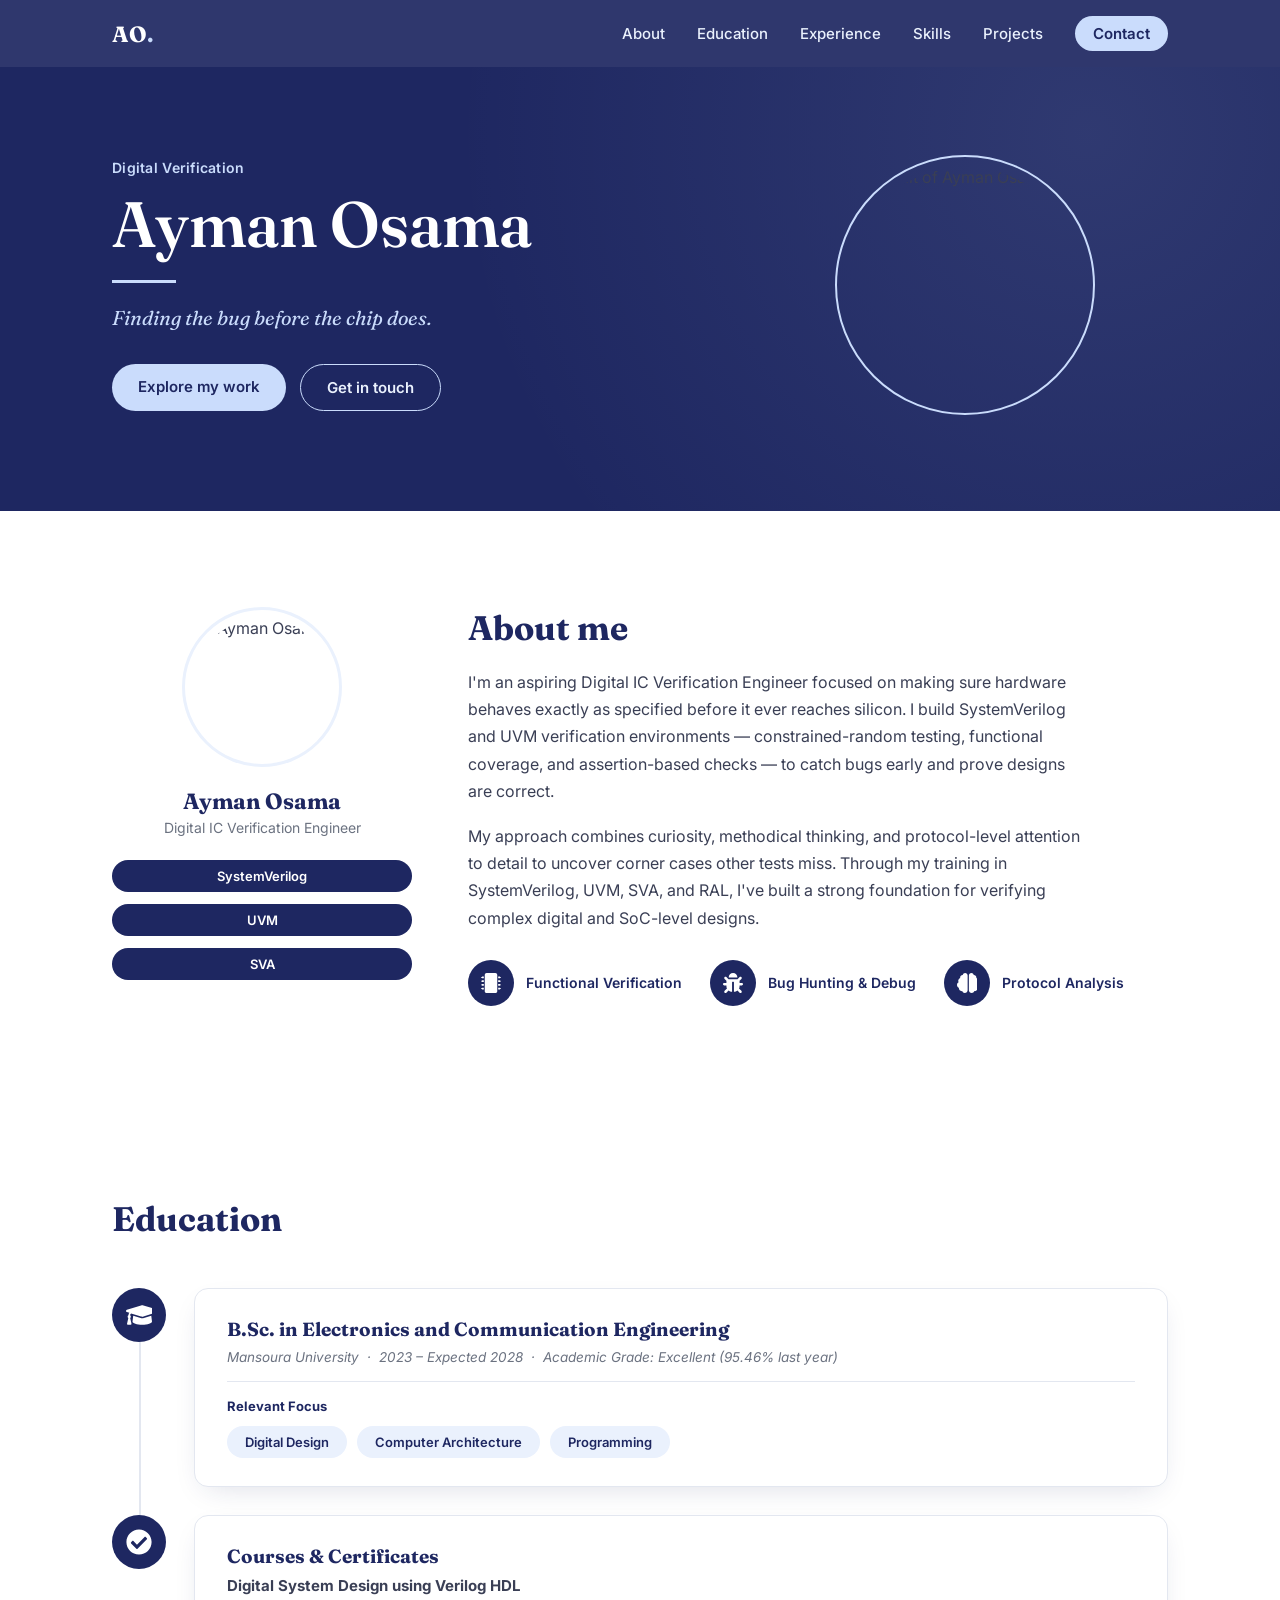
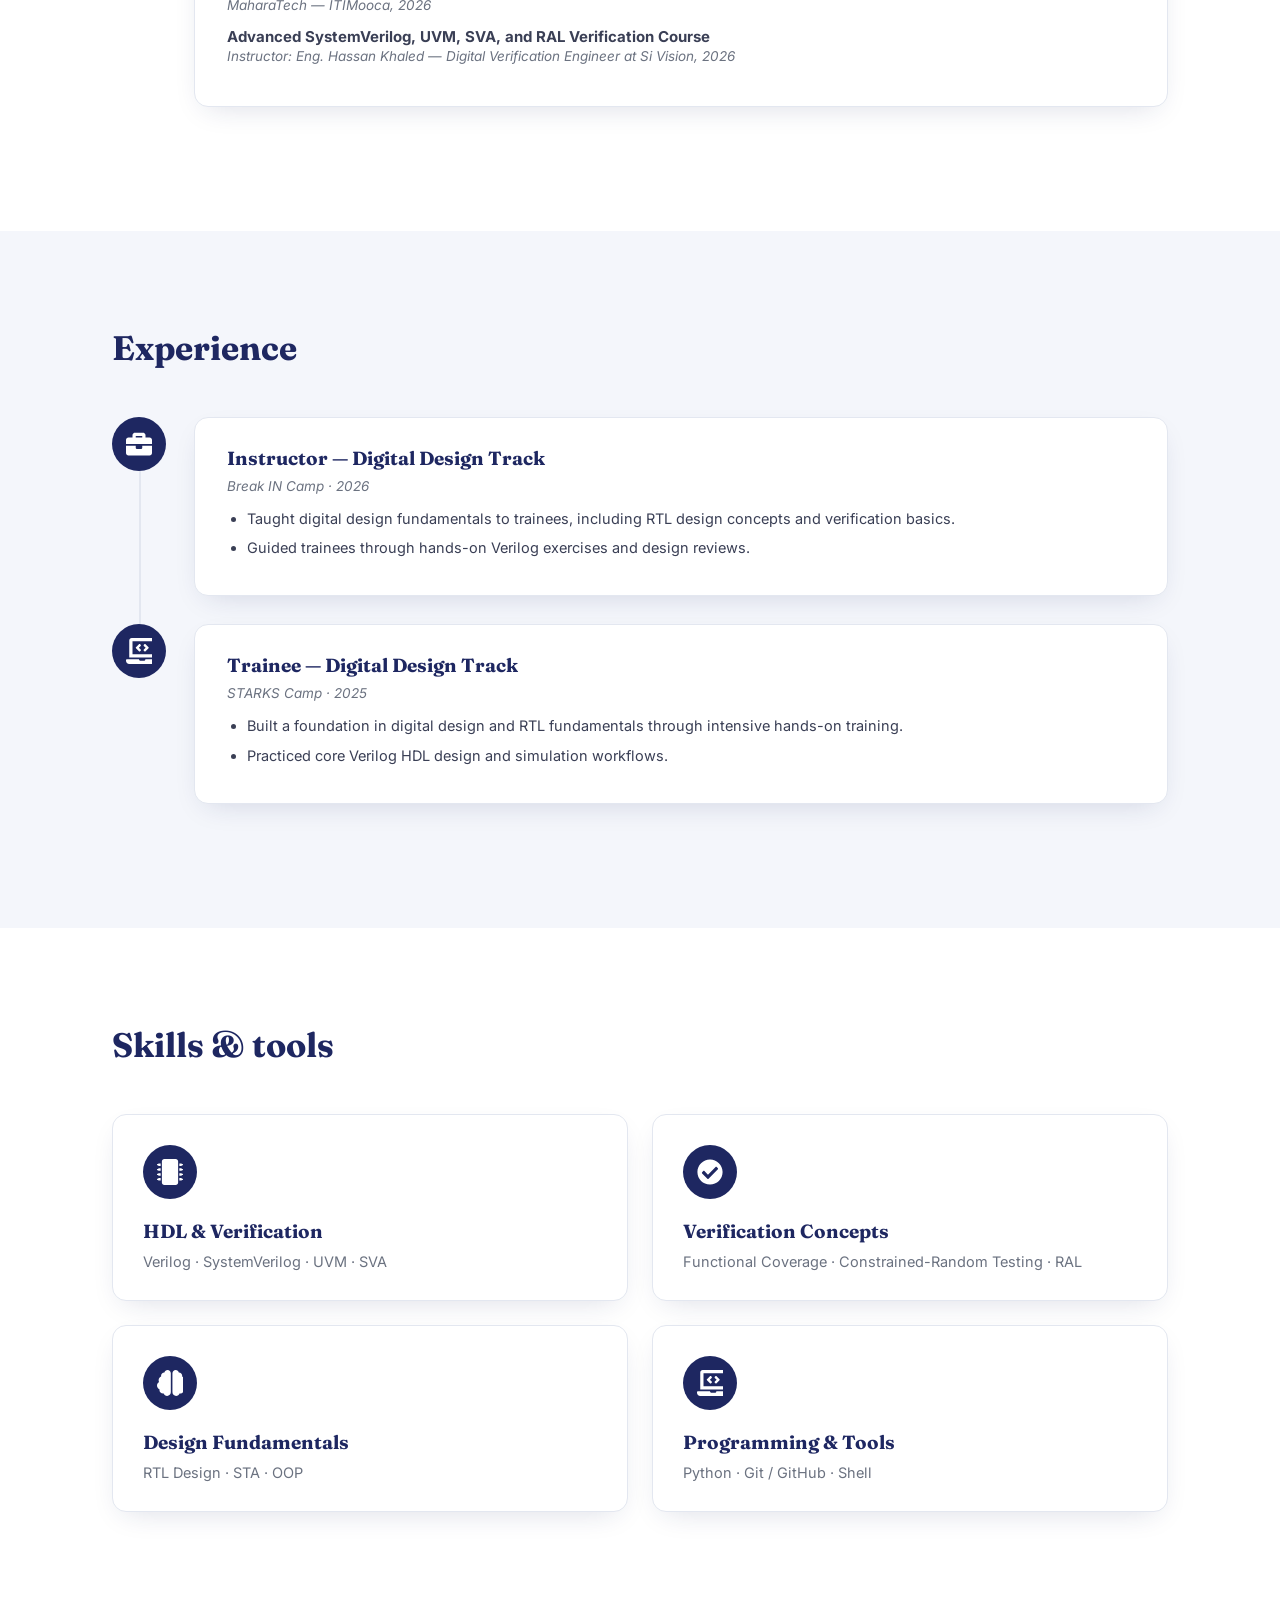
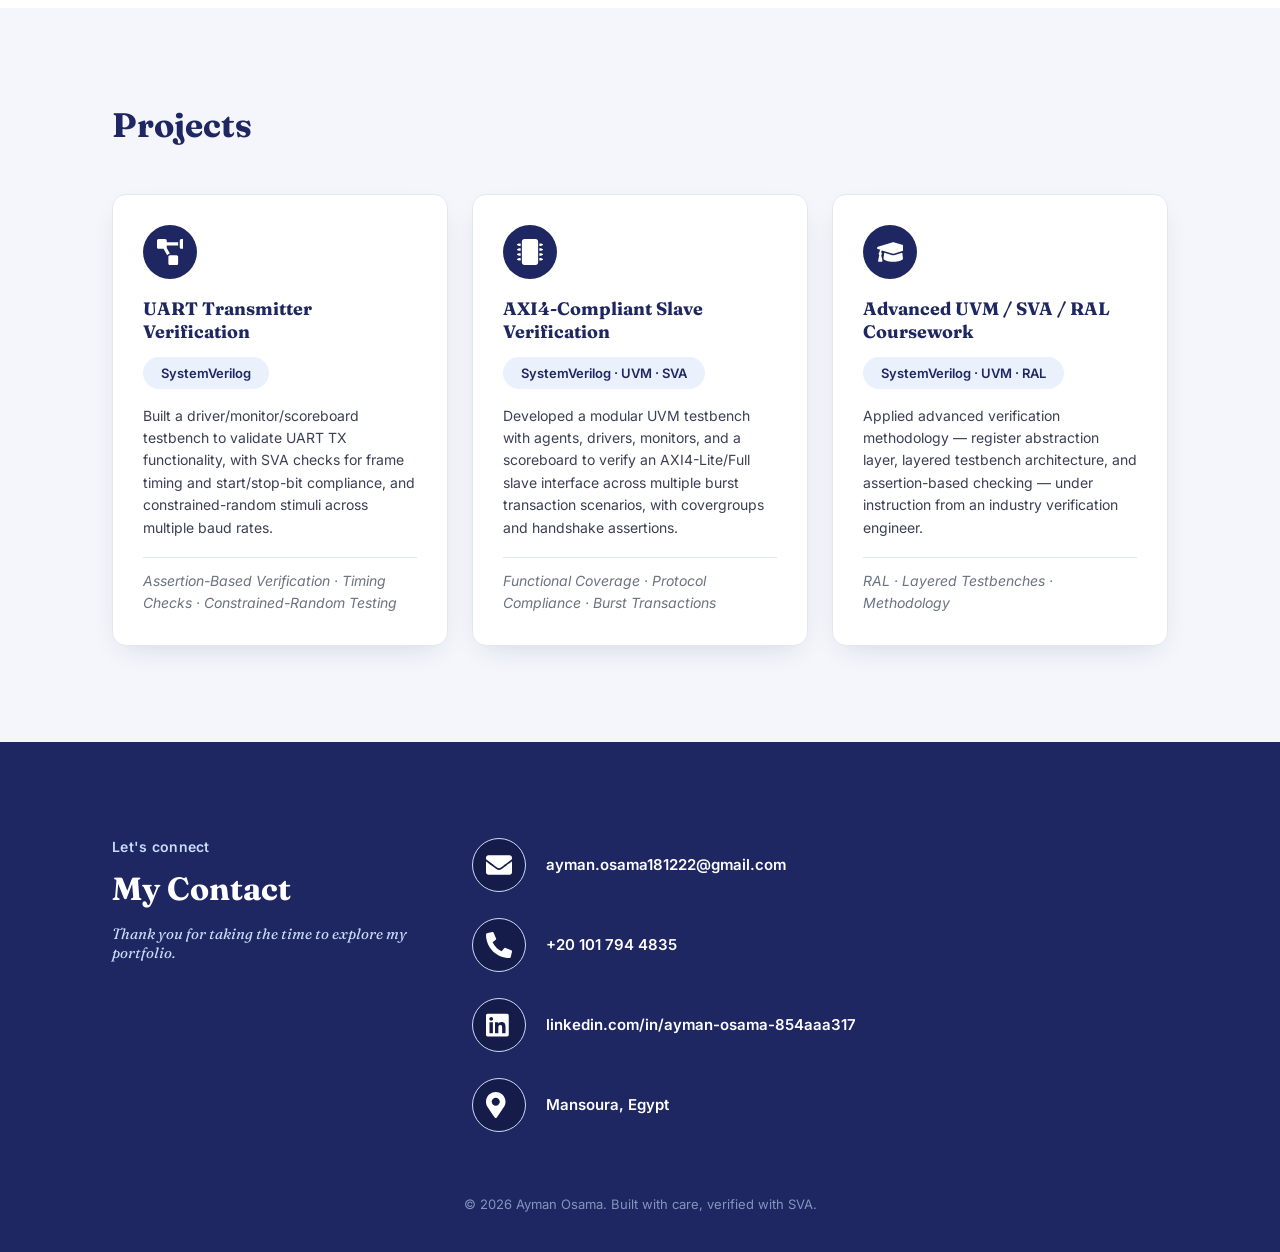
==== index.html @ a614139f "Add files via upload" ====
<!DOCTYPE html>
<html lang="en">
<head>
<meta charset="UTF-8">
<meta name="viewport" content="width=device-width, initial-scale=1.0">
<title>Ayman Osama — Digital IC Verification Engineer</title>
<meta name="description" content="Portfolio of Ayman Osama, a Digital IC Verification Engineer specializing in SystemVerilog, UVM, and SVA-based verification.">
<link rel="preconnect" href="https://fonts.googleapis.com">
<link rel="preconnect" href="https://fonts.gstatic.com" crossorigin>
<link href="https://fonts.googleapis.com/css2?family=Fraunces:opsz,wght@9..144,400;9..144,600;9..144,700&family=Inter:wght@400;500;600;700&display=swap" rel="stylesheet">
<link rel="stylesheet" href="styles.css">
</head>
<body>

<header class="topnav" id="topnav">
  <div class="nav-inner">
    <a href="#home" class="brand">AO<span class="brand-dot">.</span></a>
    <nav class="nav-links">
      <a href="#about">About</a>
      <a href="#education">Education</a>
      <a href="#experience">Experience</a>
      <a href="#skills">Skills</a>
      <a href="#projects">Projects</a>
      <a href="#contact" class="nav-cta">Contact</a>
    </nav>
    <button class="nav-toggle" id="navToggle" aria-label="Toggle menu" aria-expanded="false">
      <span></span><span></span><span></span>
    </button>
  </div>
  <nav class="nav-links-mobile" id="mobileMenu">
    <a href="#about">About</a>
    <a href="#education">Education</a>
    <a href="#experience">Experience</a>
    <a href="#skills">Skills</a>
    <a href="#projects">Projects</a>
    <a href="#contact">Contact</a>
  </nav>
</header>

<main>

  <!-- HERO -->
  <section class="hero" id="home">
    <div class="hero-inner">
      <div class="hero-copy">
        <p class="eyebrow">Digital Verification</p>
        <h1>Ayman Osama</h1>
        <p class="hero-line"></p>
        <p class="tagline">Finding the bug before the chip does.</p>
        <div class="hero-actions">
          <a href="#projects" class="btn btn-primary">Explore my work</a>
          <a href="#contact" class="btn btn-ghost">Get in touch</a>
        </div>
      </div>
      <div class="hero-photo">
        <div class="photo-ring">
          <img src="assets/photo.jpg" alt="Portrait of Ayman Osama">
        </div>
      </div>
    </div>
    <div class="hero-fade"></div>
  </section>

  <!-- ABOUT -->
  <section class="about" id="about">
    <div class="section-grid about-grid">
      <div class="about-side">
        <div class="about-photo">
          <img src="assets/photo.jpg" alt="Ayman Osama">
        </div>
        <h3 class="about-name">Ayman Osama</h3>
        <p class="about-role">Digital IC Verification Engineer</p>
        <div class="pill-stack">
          <span class="pill pill-solid">SystemVerilog</span>
          <span class="pill pill-solid">UVM</span>
          <span class="pill pill-solid">SVA</span>
        </div>
      </div>
      <div class="about-main">
        <h2>About me</h2>
        <p>I'm an aspiring Digital IC Verification Engineer focused on making sure hardware behaves exactly as specified before it ever reaches silicon. I build SystemVerilog and UVM verification environments — constrained-random testing, functional coverage, and assertion-based checks — to catch bugs early and prove designs are correct.</p>
        <p>My approach combines curiosity, methodical thinking, and protocol-level attention to detail to uncover corner cases other tests miss. Through my training in SystemVerilog, UVM, SVA, and RAL, I've built a strong foundation for verifying complex digital and SoC-level designs.</p>
        <div class="feature-row">
          <div class="feature">
            <span class="icon-circle"><svg viewBox="0 0 512 512" aria-hidden="true"><path d="M416 48v416c0 26.51-21.49 48-48 48H144c-26.51 0-48-21.49-48-48V48c0-26.51 21.49-48 48-48h224c26.51 0 48 21.49 48 48zm96 58v12a6 6 0 0 1-6 6h-18v6a6 6 0 0 1-6 6h-42V88h42a6 6 0 0 1 6 6v6h18a6 6 0 0 1 6 6zm0 96v12a6 6 0 0 1-6 6h-18v6a6 6 0 0 1-6 6h-42v-48h42a6 6 0 0 1 6 6v6h18a6 6 0 0 1 6 6zm0 96v12a6 6 0 0 1-6 6h-18v6a6 6 0 0 1-6 6h-42v-48h42a6 6 0 0 1 6 6v6h18a6 6 0 0 1 6 6zm0 96v12a6 6 0 0 1-6 6h-18v6a6 6 0 0 1-6 6h-42v-48h42a6 6 0 0 1 6 6v6h18a6 6 0 0 1 6 6zM30 376h42v48H30a6 6 0 0 1-6-6v-6H6a6 6 0 0 1-6-6v-12a6 6 0 0 1 6-6h18v-6a6 6 0 0 1 6-6zm0-96h42v48H30a6 6 0 0 1-6-6v-6H6a6 6 0 0 1-6-6v-12a6 6 0 0 1 6-6h18v-6a6 6 0 0 1 6-6zm0-96h42v48H30a6 6 0 0 1-6-6v-6H6a6 6 0 0 1-6-6v-12a6 6 0 0 1 6-6h18v-6a6 6 0 0 1 6-6zm0-96h42v48H30a6 6 0 0 1-6-6v-6H6a6 6 0 0 1-6-6v-12a6 6 0 0 1 6-6h18v-6a6 6 0 0 1 6-6z"></path></svg></span>
            <span>Functional Verification</span>
          </div>
          <div class="feature">
            <span class="icon-circle"><svg viewBox="0 0 512 512" aria-hidden="true"><path d="M511.988 288.9c-.478 17.43-15.217 31.1-32.653 31.1H424v16c0 21.864-4.882 42.584-13.6 61.145l60.228 60.228c12.496 12.497 12.496 32.758 0 45.255-12.498 12.497-32.759 12.496-45.256 0l-54.736-54.736C345.886 467.965 314.351 480 280 480V236c0-6.627-5.373-12-12-12h-24c-6.627 0-12 5.373-12 12v244c-34.351 0-65.886-12.035-90.636-32.108l-54.736 54.736c-12.498 12.497-32.759 12.496-45.256 0-12.496-12.497-12.496-32.758 0-45.255l60.228-60.228C92.882 378.584 88 357.864 88 336v-16H32.666C15.23 320 .491 306.33.013 288.9-.484 270.816 14.028 256 32 256h56v-58.745l-46.628-46.628c-12.496-12.497-12.496-32.758 0-45.255 12.498-12.497 32.758-12.497 45.256 0L141.255 160h229.489l54.627-54.627c12.498-12.497 32.758-12.497 45.256 0 12.496 12.497 12.496 32.758 0 45.255L424 197.255V256h56c17.972 0 32.484 14.816 31.988 32.9zM257 0c-61.856 0-112 50.144-112 112h224C369 50.144 318.856 0 257 0z"></path></svg></span>
            <span>Bug Hunting &amp; Debug</span>
          </div>
          <div class="feature">
            <span class="icon-circle"><svg viewBox="0 0 512 512" aria-hidden="true"><path d="M208 0c-29.9 0-54.7 20.5-61.8 48.2-.8 0-1.4-.2-2.2-.2-35.3 0-64 28.7-64 64 0 4.8.6 9.5 1.7 14C52.5 138 32 166.6 32 200c0 12.6 3.2 24.3 8.3 34.9C16.3 248.7 0 274.3 0 304c0 33.3 20.4 61.9 49.4 73.9-.9 4.6-1.4 9.3-1.4 14.1 0 39.8 32.2 72 72 72 4.1 0 8.1-.5 12-1.2 9.6 28.5 36.2 49.2 68 49.2 39.8 0 72-32.2 72-72V64c0-35.3-28.7-64-64-64zm368 304c0-29.7-16.3-55.3-40.3-69.1 5.2-10.6 8.3-22.3 8.3-34.9 0-33.4-20.5-62-49.7-74 1-4.5 1.7-9.2 1.7-14 0-35.3-28.7-64-64-64-.8 0-1.5.2-2.2.2C422.7 20.5 397.9 0 368 0c-35.3 0-64 28.6-64 64v376c0 39.8 32.2 72 72 72 31.8 0 58.4-20.7 68-49.2 3.9.7 7.9 1.2 12 1.2 39.8 0 72-32.2 72-72 0-4.8-.5-9.5-1.4-14.1 29-12 49.4-40.6 49.4-73.9z"></path></svg></span>
            <span>Protocol Analysis</span>
          </div>
        </div>
      </div>
    </div>
  </section>

  <!-- EDUCATION -->
  <section class="section-block" id="education">
    <div class="section-grid">
      <h2 class="section-title">Education</h2>
      <div class="timeline">
        <div class="timeline-item">
          <span class="icon-circle timeline-icon"><svg viewBox="0 0 512 512" aria-hidden="true"><path d="M622.34 153.2L343.4 67.5c-15.2-4.67-31.6-4.67-46.79 0L17.66 153.2c-23.54 7.23-23.54 38.36 0 45.59l48.63 14.94c-10.67 13.19-17.23 29.28-17.88 46.9C38.78 266.15 32 276.11 32 288c0 10.78 5.68 19.85 13.86 25.65L20.33 428.53C18.11 438.52 25.71 448 35.94 448h56.11c10.24 0 17.84-9.48 15.62-19.47L82.14 313.65C90.32 307.85 96 298.78 96 288c0-11.57-6.47-21.25-15.66-26.87.76-15.02 8.44-28.3 20.69-36.72L296.6 284.5c9.06 2.78 26.44 6.25 46.79 0l278.95-85.7c23.55-7.24 23.55-38.36 0-45.6zM352.79 315.09c-28.53 8.76-52.84 3.92-65.59 0l-145.02-44.55L128 384c0 35.35 85.96 64 192 64s192-28.65 192-64l-14.18-113.47-145.03 44.56z"></path></svg></span>
          <div class="timeline-card">
            <h3>B.Sc. in Electronics and Communication Engineering</h3>
            <p class="meta">Mansoura University &nbsp;·&nbsp; 2023 – Expected 2028 &nbsp;·&nbsp; Academic Grade: Excellent (95.46% last year)</p>
            <hr>
            <p class="label">Relevant Focus</p>
            <div class="pill-row">
              <span class="pill">Digital Design</span>
              <span class="pill">Computer Architecture</span>
              <span class="pill">Programming</span>
            </div>
          </div>
        </div>
        <div class="timeline-item">
          <span class="icon-circle timeline-icon"><svg viewBox="0 0 512 512" aria-hidden="true"><path d="M504 256c0 136.967-111.033 248-248 248S8 392.967 8 256 119.033 8 256 8s248 111.033 248 248zM227.314 387.314l184-184c6.248-6.248 6.248-16.379 0-22.627l-22.627-22.627c-6.248-6.249-16.379-6.249-22.628 0L216 308.118l-70.059-70.059c-6.248-6.248-16.379-6.248-22.628 0l-22.627 22.627c-6.248 6.248-6.248 16.379 0 22.627l104 104c6.249 6.249 16.379 6.249 22.628.001z"></path></svg></span>
          <div class="timeline-card">
            <h3>Courses &amp; Certificates</h3>
            <div class="course">
              <p class="course-title">Digital System Design using Verilog HDL</p>
              <p class="meta">MaharaTech — ITIMooca, 2026</p>
            </div>
            <div class="course">
              <p class="course-title">Advanced SystemVerilog, UVM, SVA, and RAL Verification Course</p>
              <p class="meta">Instructor: Eng. Hassan Khaled — Digital Verification Engineer at Si Vision, 2026</p>
            </div>
          </div>
        </div>
      </div>
    </div>
  </section>

  <!-- EXPERIENCE -->
  <section class="section-block alt" id="experience">
    <div class="section-grid">
      <h2 class="section-title">Experience</h2>
      <div class="timeline">
        <div class="timeline-item">
          <span class="icon-circle timeline-icon"><svg viewBox="0 0 512 512" aria-hidden="true"><path d="M320 336c0 8.84-7.16 16-16 16h-96c-8.84 0-16-7.16-16-16v-48H0v144c0 25.6 22.4 48 48 48h416c25.6 0 48-22.4 48-48V288H320v48zm144-208h-80V80c0-25.6-22.4-48-48-48H176c-25.6 0-48 22.4-48 48v48H48c-25.6 0-48 22.4-48 48v80h512v-80c0-25.6-22.4-48-48-48zm-144 0H192V96h128v32z"></path></svg></span>
          <div class="timeline-card">
            <h3>Instructor — Digital Design Track</h3>
            <p class="meta">Break IN Camp · 2026</p>
            <ul>
              <li>Taught digital design fundamentals to trainees, including RTL design concepts and verification basics.</li>
              <li>Guided trainees through hands-on Verilog exercises and design reviews.</li>
            </ul>
          </div>
        </div>
        <div class="timeline-item">
          <span class="icon-circle timeline-icon"><svg viewBox="0 0 512 512" aria-hidden="true"><path d="M255.03 261.65c6.25 6.25 16.38 6.25 22.63 0l11.31-11.31c6.25-6.25 6.25-16.38 0-22.63L253.25 192l35.71-35.72c6.25-6.25 6.25-16.38 0-22.63l-11.31-11.31c-6.25-6.25-16.38-6.25-22.63 0l-58.34 58.34c-6.25 6.25-6.25 16.38 0 22.63l58.35 58.34zm96.01-11.3l11.31 11.31c6.25 6.25 16.38 6.25 22.63 0l58.34-58.34c6.25-6.25 6.25-16.38 0-22.63l-58.34-58.34c-6.25-6.25-16.38-6.25-22.63 0l-11.31 11.31c-6.25 6.25-6.25 16.38 0 22.63L386.75 192l-35.71 35.72c-6.25 6.25-6.25 16.38 0 22.63zM624 416H381.54c-.74 19.81-14.71 32-32.74 32H288c-18.69 0-33.02-17.47-32.77-32H16c-8.8 0-16 7.2-16 16v16c0 35.2 28.8 64 64 64h512c35.2 0 64-28.8 64-64v-16c0-8.8-7.2-16-16-16zM576 48c0-26.4-21.6-48-48-48H112C85.6 0 64 21.6 64 48v336h512V48zm-64 272H128V64h384v256z"></path></svg></span>
          <div class="timeline-card">
            <h3>Trainee — Digital Design Track</h3>
            <p class="meta">STARKS Camp · 2025</p>
            <ul>
              <li>Built a foundation in digital design and RTL fundamentals through intensive hands-on training.</li>
              <li>Practiced core Verilog HDL design and simulation workflows.</li>
            </ul>
          </div>
        </div>
      </div>
    </div>
  </section>

  <!-- SKILLS -->
  <section class="section-block" id="skills">
    <div class="section-grid">
      <h2 class="section-title">Skills &amp; tools</h2>
      <div class="card-grid two-col">
        <div class="skill-card">
          <span class="icon-circle"><svg viewBox="0 0 512 512" aria-hidden="true"><path d="M416 48v416c0 26.51-21.49 48-48 48H144c-26.51 0-48-21.49-48-48V48c0-26.51 21.49-48 48-48h224c26.51 0 48 21.49 48 48zm96 58v12a6 6 0 0 1-6 6h-18v6a6 6 0 0 1-6 6h-42V88h42a6 6 0 0 1 6 6v6h18a6 6 0 0 1 6 6zm0 96v12a6 6 0 0 1-6 6h-18v6a6 6 0 0 1-6 6h-42v-48h42a6 6 0 0 1 6 6v6h18a6 6 0 0 1 6 6zm0 96v12a6 6 0 0 1-6 6h-18v6a6 6 0 0 1-6 6h-42v-48h42a6 6 0 0 1 6 6v6h18a6 6 0 0 1 6 6zm0 96v12a6 6 0 0 1-6 6h-18v6a6 6 0 0 1-6 6h-42v-48h42a6 6 0 0 1 6 6v6h18a6 6 0 0 1 6 6zM30 376h42v48H30a6 6 0 0 1-6-6v-6H6a6 6 0 0 1-6-6v-12a6 6 0 0 1 6-6h18v-6a6 6 0 0 1 6-6zm0-96h42v48H30a6 6 0 0 1-6-6v-6H6a6 6 0 0 1-6-6v-12a6 6 0 0 1 6-6h18v-6a6 6 0 0 1 6-6zm0-96h42v48H30a6 6 0 0 1-6-6v-6H6a6 6 0 0 1-6-6v-12a6 6 0 0 1 6-6h18v-6a6 6 0 0 1 6-6zm0-96h42v48H30a6 6 0 0 1-6-6v-6H6a6 6 0 0 1-6-6v-12a6 6 0 0 1 6-6h18v-6a6 6 0 0 1 6-6z"></path></svg></span>
          <h3>HDL &amp; Verification</h3>
          <p>Verilog · SystemVerilog · UVM · SVA</p>
        </div>
        <div class="skill-card">
          <span class="icon-circle"><svg viewBox="0 0 512 512" aria-hidden="true"><path d="M504 256c0 136.967-111.033 248-248 248S8 392.967 8 256 119.033 8 256 8s248 111.033 248 248zM227.314 387.314l184-184c6.248-6.248 6.248-16.379 0-22.627l-22.627-22.627c-6.248-6.249-16.379-6.249-22.628 0L216 308.118l-70.059-70.059c-6.248-6.248-16.379-6.248-22.628 0l-22.627 22.627c-6.248 6.248-6.248 16.379 0 22.627l104 104c6.249 6.249 16.379 6.249 22.628.001z"></path></svg></span>
          <h3>Verification Concepts</h3>
          <p>Functional Coverage · Constrained-Random Testing · RAL</p>
        </div>
        <div class="skill-card">
          <span class="icon-circle"><svg viewBox="0 0 512 512" aria-hidden="true"><path d="M208 0c-29.9 0-54.7 20.5-61.8 48.2-.8 0-1.4-.2-2.2-.2-35.3 0-64 28.7-64 64 0 4.8.6 9.5 1.7 14C52.5 138 32 166.6 32 200c0 12.6 3.2 24.3 8.3 34.9C16.3 248.7 0 274.3 0 304c0 33.3 20.4 61.9 49.4 73.9-.9 4.6-1.4 9.3-1.4 14.1 0 39.8 32.2 72 72 72 4.1 0 8.1-.5 12-1.2 9.6 28.5 36.2 49.2 68 49.2 39.8 0 72-32.2 72-72V64c0-35.3-28.7-64-64-64zm368 304c0-29.7-16.3-55.3-40.3-69.1 5.2-10.6 8.3-22.3 8.3-34.9 0-33.4-20.5-62-49.7-74 1-4.5 1.7-9.2 1.7-14 0-35.3-28.7-64-64-64-.8 0-1.5.2-2.2.2C422.7 20.5 397.9 0 368 0c-35.3 0-64 28.6-64 64v376c0 39.8 32.2 72 72 72 31.8 0 58.4-20.7 68-49.2 3.9.7 7.9 1.2 12 1.2 39.8 0 72-32.2 72-72 0-4.8-.5-9.5-1.4-14.1 29-12 49.4-40.6 49.4-73.9z"></path></svg></span>
          <h3>Design Fundamentals</h3>
          <p>RTL Design · STA · OOP</p>
        </div>
        <div class="skill-card">
          <span class="icon-circle"><svg viewBox="0 0 512 512" aria-hidden="true"><path d="M255.03 261.65c6.25 6.25 16.38 6.25 22.63 0l11.31-11.31c6.25-6.25 6.25-16.38 0-22.63L253.25 192l35.71-35.72c6.25-6.25 6.25-16.38 0-22.63l-11.31-11.31c-6.25-6.25-16.38-6.25-22.63 0l-58.34 58.34c-6.25 6.25-6.25 16.38 0 22.63l58.35 58.34zm96.01-11.3l11.31 11.31c6.25 6.25 16.38 6.25 22.63 0l58.34-58.34c6.25-6.25 6.25-16.38 0-22.63l-58.34-58.34c-6.25-6.25-16.38-6.25-22.63 0l-11.31 11.31c-6.25 6.25-6.25 16.38 0 22.63L386.75 192l-35.71 35.72c-6.25 6.25-6.25 16.38 0 22.63zM624 416H381.54c-.74 19.81-14.71 32-32.74 32H288c-18.69 0-33.02-17.47-32.77-32H16c-8.8 0-16 7.2-16 16v16c0 35.2 28.8 64 64 64h512c35.2 0 64-28.8 64-64v-16c0-8.8-7.2-16-16-16zM576 48c0-26.4-21.6-48-48-48H112C85.6 0 64 21.6 64 48v336h512V48zm-64 272H128V64h384v256z"></path></svg></span>
          <h3>Programming &amp; Tools</h3>
          <p>Python · Git / GitHub · Shell</p>
        </div>
      </div>
    </div>
  </section>

  <!-- PROJECTS -->
  <section class="section-block alt" id="projects">
    <div class="section-grid">
      <h2 class="section-title">Projects</h2>
      <div class="card-grid three-col">
        <div class="project-card">
          <span class="icon-circle"><svg viewBox="0 0 512 512" aria-hidden="true"><path d="M384 320H256c-17.67 0-32 14.33-32 32v128c0 17.67 14.33 32 32 32h128c17.67 0 32-14.33 32-32V352c0-17.67-14.33-32-32-32zM192 32c0-17.67-14.33-32-32-32H32C14.33 0 0 14.33 0 32v128c0 17.67 14.33 32 32 32h95.72l73.16 128.04C211.98 300.98 232.4 288 256 288h.28L192 175.51V128h224V64H192V32zM608 0H480c-17.67 0-32 14.33-32 32v128c0 17.67 14.33 32 32 32h128c17.67 0 32-14.33 32-32V32c0-17.67-14.33-32-32-32z"></path></svg></span>
          <h3>UART Transmitter Verification</h3>
          <span class="pill pill-tag">SystemVerilog</span>
          <p>Built a driver/monitor/scoreboard testbench to validate UART TX functionality, with SVA checks for frame timing and start/stop-bit compliance, and constrained-random stimuli across multiple baud rates.</p>
          <hr>
          <p class="tag-line">Assertion-Based Verification · Timing Checks · Constrained-Random Testing</p>
        </div>
        <div class="project-card">
          <span class="icon-circle"><svg viewBox="0 0 512 512" aria-hidden="true"><path d="M416 48v416c0 26.51-21.49 48-48 48H144c-26.51 0-48-21.49-48-48V48c0-26.51 21.49-48 48-48h224c26.51 0 48 21.49 48 48zm96 58v12a6 6 0 0 1-6 6h-18v6a6 6 0 0 1-6 6h-42V88h42a6 6 0 0 1 6 6v6h18a6 6 0 0 1 6 6zm0 96v12a6 6 0 0 1-6 6h-18v6a6 6 0 0 1-6 6h-42v-48h42a6 6 0 0 1 6 6v6h18a6 6 0 0 1 6 6zm0 96v12a6 6 0 0 1-6 6h-18v6a6 6 0 0 1-6 6h-42v-48h42a6 6 0 0 1 6 6v6h18a6 6 0 0 1 6 6zm0 96v12a6 6 0 0 1-6 6h-18v6a6 6 0 0 1-6 6h-42v-48h42a6 6 0 0 1 6 6v6h18a6 6 0 0 1 6 6zM30 376h42v48H30a6 6 0 0 1-6-6v-6H6a6 6 0 0 1-6-6v-12a6 6 0 0 1 6-6h18v-6a6 6 0 0 1 6-6zm0-96h42v48H30a6 6 0 0 1-6-6v-6H6a6 6 0 0 1-6-6v-12a6 6 0 0 1 6-6h18v-6a6 6 0 0 1 6-6zm0-96h42v48H30a6 6 0 0 1-6-6v-6H6a6 6 0 0 1-6-6v-12a6 6 0 0 1 6-6h18v-6a6 6 0 0 1 6-6zm0-96h42v48H30a6 6 0 0 1-6-6v-6H6a6 6 0 0 1-6-6v-12a6 6 0 0 1 6-6h18v-6a6 6 0 0 1 6-6z"></path></svg></span>
          <h3>AXI4-Compliant Slave Verification</h3>
          <span class="pill pill-tag">SystemVerilog · UVM · SVA</span>
          <p>Developed a modular UVM testbench with agents, drivers, monitors, and a scoreboard to verify an AXI4-Lite/Full slave interface across multiple burst transaction scenarios, with covergroups and handshake assertions.</p>
          <hr>
          <p class="tag-line">Functional Coverage · Protocol Compliance · Burst Transactions</p>
        </div>
        <div class="project-card">
          <span class="icon-circle"><svg viewBox="0 0 512 512" aria-hidden="true"><path d="M622.34 153.2L343.4 67.5c-15.2-4.67-31.6-4.67-46.79 0L17.66 153.2c-23.54 7.23-23.54 38.36 0 45.59l48.63 14.94c-10.67 13.19-17.23 29.28-17.88 46.9C38.78 266.15 32 276.11 32 288c0 10.78 5.68 19.85 13.86 25.65L20.33 428.53C18.11 438.52 25.71 448 35.94 448h56.11c10.24 0 17.84-9.48 15.62-19.47L82.14 313.65C90.32 307.85 96 298.78 96 288c0-11.57-6.47-21.25-15.66-26.87.76-15.02 8.44-28.3 20.69-36.72L296.6 284.5c9.06 2.78 26.44 6.25 46.79 0l278.95-85.7c23.55-7.24 23.55-38.36 0-45.6zM352.79 315.09c-28.53 8.76-52.84 3.92-65.59 0l-145.02-44.55L128 384c0 35.35 85.96 64 192 64s192-28.65 192-64l-14.18-113.47-145.03 44.56z"></path></svg></span>
          <h3>Advanced UVM / SVA / RAL Coursework</h3>
          <span class="pill pill-tag">SystemVerilog · UVM · RAL</span>
          <p>Applied advanced verification methodology — register abstraction layer, layered testbench architecture, and assertion-based checking — under instruction from an industry verification engineer.</p>
          <hr>
          <p class="tag-line">RAL · Layered Testbenches · Methodology</p>
        </div>
      </div>
    </div>
  </section>

</main>

<!-- CONTACT / FOOTER -->
<footer class="contact" id="contact">
  <div class="contact-inner">
    <div class="contact-side">
      <p class="eyebrow light">Let's connect</p>
      <h2>My Contact</h2>
      <p class="contact-note">Thank you for taking the time to explore my portfolio.</p>
    </div>
    <div class="contact-list">
      <a class="contact-row" href="mailto:ayman.osama181222@gmail.com">
        <span class="icon-circle ring"><svg viewBox="0 0 512 512" aria-hidden="true"><path d="M502.3 190.8c3.9-3.1 9.7-.2 9.7 4.7V400c0 26.5-21.5 48-48 48H48c-26.5 0-48-21.5-48-48V195.6c0-5 5.7-7.8 9.7-4.7 22.4 17.4 52.1 39.5 154.1 113.6 21.1 15.4 56.7 47.8 92.2 47.6 35.7.3 72-32.8 92.3-47.6 102-74.1 131.6-96.3 154-113.7zM256 320c23.2.4 56.6-29.2 73.4-41.4 132.7-96.3 142.8-104.7 173.4-128.7 5.8-4.5 9.2-11.5 9.2-18.9v-19c0-26.5-21.5-48-48-48H48C21.5 64 0 85.5 0 112v19c0 7.4 3.4 14.3 9.2 18.9 30.6 23.9 40.7 32.4 173.4 128.7 16.8 12.2 50.2 41.8 73.4 41.4z"></path></svg></span>
        <span>ayman.osama181222@gmail.com</span>
      </a>
      <a class="contact-row" href="tel:+201017944835">
        <span class="icon-circle ring"><svg viewBox="0 0 512 512" aria-hidden="true"><path d="M497.39 361.8l-112-48a24 24 0 0 0-28 6.9l-49.6 60.6A370.66 370.66 0 0 1 130.6 204.11l60.6-49.6a23.94 23.94 0 0 0 6.9-28l-48-112A24.16 24.16 0 0 0 122.6.61l-104 24A24 24 0 0 0 0 48c0 256.5 207.9 464 464 464a24 24 0 0 0 23.4-18.6l24-104a24.29 24.29 0 0 0-14.01-27.6z"></path></svg></span>
        <span>+20 101 794 4835</span>
      </a>
      <a class="contact-row" href="https://www.linkedin.com/in/ayman-osama-854aaa317" target="_blank" rel="noopener">
        <span class="icon-circle ring"><svg viewBox="0 0 512 512" aria-hidden="true"><path d="M416 32H31.9C14.3 32 0 46.5 0 64.3v383.4C0 465.5 14.3 480 31.9 480H416c17.6 0 32-14.5 32-32.3V64.3c0-17.8-14.4-32.3-32-32.3zM135.4 416H69V202.2h66.5V416zm-33.2-243c-21.3 0-38.5-17.3-38.5-38.5S80.9 96 102.2 96c21.2 0 38.5 17.3 38.5 38.5 0 21.3-17.2 38.5-38.5 38.5zm282.1 243h-66.4V312c0-24.8-.5-56.7-34.5-56.7-34.6 0-39.9 27-39.9 54.9V416h-66.4V202.2h63.7v29.2h.9c8.9-16.8 30.6-34.5 62.9-34.5 67.2 0 79.7 44.3 79.7 101.9V416z"></path></svg></span>
        <span>linkedin.com/in/ayman-osama-854aaa317</span>
      </a>
      <div class="contact-row">
        <span class="icon-circle ring"><svg viewBox="0 0 512 512" aria-hidden="true"><path d="M172.268 501.67C26.97 291.031 0 269.413 0 192 0 85.961 85.961 0 192 0s192 85.961 192 192c0 77.413-26.97 99.031-172.268 309.67-9.535 13.774-29.93 13.773-39.464 0zM192 272c44.183 0 80-35.817 80-80s-35.817-80-80-80-80 35.817-80 80 35.817 80 80 80z"></path></svg></span>
        <span>Mansoura, Egypt</span>
      </div>
    </div>
  </div>
  <p class="footer-copy">© <span id="year"></span> Ayman Osama. Built with care, verified with SVA.</p>
</footer>

<script src="script.js"></script>
</body>
</html>
---- styles.css ----
:root {
  --navy: #1e2761;
  --navy-dark: #161c4a;
  --ice: #cadcfc;
  --ice-soft: #eaf1fd;
  --bg-light: #f4f6fb;
  --white: #ffffff;
  --text-body: #3a3f55;
  --text-muted: #6b7280;
  --border: #e3e7f0;
  --shadow: 0 10px 30px -12px rgba(30, 39, 97, 0.18);
  --serif: "Fraunces", Georgia, "Times New Roman", serif;
  --sans: "Inter", -apple-system, BlinkMacSystemFont, "Segoe UI", sans-serif;
  --maxw: 1120px;
}

* { box-sizing: border-box; }

html { scroll-behavior: smooth; }

@media (prefers-reduced-motion: reduce) {
  html { scroll-behavior: auto; }
  * { animation: none !important; transition: none !important; }
}

body {
  margin: 0;
  font-family: var(--sans);
  color: var(--text-body);
  background: var(--white);
  -webkit-font-smoothing: antialiased;
}

img { max-width: 100%; display: block; }

a { color: inherit; text-decoration: none; }

h1, h2, h3 { font-family: var(--serif); color: var(--navy); margin: 0; }

.section-grid {
  max-width: var(--maxw);
  margin: 0 auto;
  padding: 0 32px;
}

.eyebrow {
  font-family: var(--sans);
  font-size: 14px;
  font-weight: 600;
  color: var(--ice);
  letter-spacing: 0.02em;
  margin: 0 0 14px;
}
.eyebrow.light { color: var(--ice); }

/* ---------- NAV ---------- */
.topnav {
  position: sticky;
  top: 0;
  z-index: 50;
  background: rgba(30, 39, 97, 0.92);
  backdrop-filter: blur(8px);
}
.nav-inner {
  max-width: var(--maxw);
  margin: 0 auto;
  padding: 16px 32px;
  display: flex;
  align-items: center;
  justify-content: space-between;
}
.brand {
  font-family: var(--serif);
  font-weight: 700;
  font-size: 22px;
  color: var(--white);
}
.brand-dot { color: var(--ice); }
.nav-links {
  display: flex;
  gap: 32px;
  align-items: center;
}
.nav-links a {
  color: var(--ice-soft);
  font-size: 15px;
  font-weight: 500;
  transition: color 0.15s ease;
}
.nav-links a:hover, .nav-links a:focus-visible { color: var(--white); }
.nav-cta {
  background: var(--ice);
  color: var(--navy) !important;
  padding: 8px 18px;
  border-radius: 22px;
  font-weight: 600 !important;
}
.nav-cta:hover { background: var(--white); }

.nav-toggle {
  display: none;
  flex-direction: column;
  gap: 5px;
  background: none;
  border: none;
  cursor: pointer;
  padding: 6px;
}
.nav-toggle span {
  width: 22px;
  height: 2px;
  background: var(--white);
  display: block;
}
.nav-links-mobile {
  display: none;
  flex-direction: column;
  padding: 8px 32px 20px;
}
.nav-links-mobile a {
  color: var(--ice-soft);
  padding: 12px 0;
  font-size: 16px;
  border-top: 1px solid rgba(255,255,255,0.1);
}

@media (max-width: 760px) {
  .nav-links { display: none; }
  .nav-toggle { display: flex; }
  .topnav.open .nav-links-mobile { display: flex; }
}

/* ---------- HERO ---------- */
.hero {
  background: var(--navy);
  position: relative;
  overflow: hidden;
  padding: 88px 0 96px;
}
.hero-inner {
  max-width: var(--maxw);
  margin: 0 auto;
  padding: 0 32px;
  display: grid;
  grid-template-columns: 1.2fr 0.8fr;
  gap: 40px;
  align-items: center;
  position: relative;
  z-index: 2;
}
.hero h1 {
  color: var(--white);
  font-size: clamp(40px, 6vw, 64px);
  font-weight: 600;
  line-height: 1.05;
  margin: 6px 0 22px;
}
.hero-line {
  width: 64px;
  height: 3px;
  background: var(--ice);
  margin: 0 0 22px;
}
.tagline {
  font-family: var(--serif);
  font-style: italic;
  font-size: 20px;
  color: var(--ice);
  max-width: 420px;
  margin: 0 0 34px;
}
.hero-actions { display: flex; gap: 14px; flex-wrap: wrap; }
.btn {
  display: inline-block;
  padding: 13px 26px;
  border-radius: 26px;
  font-weight: 600;
  font-size: 15px;
  transition: transform 0.15s ease, background 0.15s ease, color 0.15s ease;
}
.btn:hover { transform: translateY(-1px); }
.btn-primary { background: var(--ice); color: var(--navy); }
.btn-primary:hover { background: var(--white); }
.btn-ghost { border: 1.5px solid var(--ice); color: var(--ice-soft); }
.btn-ghost:hover { background: rgba(202, 220, 252, 0.1); }

.hero-photo { display: flex; justify-content: center; }
.photo-ring {
  width: 260px;
  height: 260px;
  border-radius: 50%;
  border: 2px solid var(--ice);
  padding: 10px;
}
.photo-ring img {
  width: 100%;
  height: 100%;
  border-radius: 50%;
  object-fit: cover;
}
.hero-fade {
  position: absolute;
  inset: 0;
  background: radial-gradient(circle at 85% 15%, rgba(202,220,252,0.10), transparent 55%);
  z-index: 1;
}

@media (max-width: 760px) {
  .hero-inner { grid-template-columns: 1fr; text-align: center; }
  .hero-line, .tagline { margin-left: auto; margin-right: auto; }
  .hero-actions { justify-content: center; }
  .photo-ring { width: 200px; height: 200px; }
}

/* ---------- ICON CIRCLES ---------- */
.icon-circle {
  display: inline-flex;
  align-items: center;
  justify-content: center;
  width: 54px;
  height: 54px;
  min-width: 54px;
  border-radius: 50%;
  background: var(--navy);
}
.icon-circle svg {
  width: 26px;
  height: 26px;
  fill: var(--white);
}
.icon-circle.ring {
  background: var(--navy-dark);
  border: 1.5px solid var(--ice);
}
.timeline-icon { position: relative; z-index: 2; }

/* ---------- ABOUT ---------- */
.about { padding: 96px 0; background: var(--white); }
.about-grid {
  display: grid;
  grid-template-columns: 300px 1fr;
  gap: 56px;
}
.about-side { text-align: center; }
.about-photo {
  width: 160px;
  height: 160px;
  border-radius: 50%;
  border: 3px solid var(--ice-soft);
  padding: 8px;
  margin: 0 auto 20px;
}
.about-photo img { border-radius: 50%; object-fit: cover; width: 100%; height: 100%; }
.about-name { font-size: 22px; margin-bottom: 4px; }
.about-role { color: var(--text-muted); font-size: 14px; margin: 0 0 24px; }
.pill-stack { display: flex; flex-direction: column; gap: 12px; }
.pill {
  display: inline-block;
  padding: 8px 18px;
  border-radius: 22px;
  font-size: 13px;
  font-weight: 600;
  background: var(--ice-soft);
  color: var(--navy);
}
.pill-solid { background: var(--navy); color: var(--white); }
.about-main h2 { font-size: 34px; margin-bottom: 20px; }
.about-main p { font-size: 16px; line-height: 1.7; margin: 0 0 18px; max-width: 62ch; }
.feature-row {
  display: flex;
  gap: 28px;
  flex-wrap: wrap;
  margin-top: 28px;
}
.feature {
  display: flex;
  align-items: center;
  gap: 12px;
  font-weight: 600;
  color: var(--navy);
  font-size: 14px;
}
.feature .icon-circle { width: 46px; height: 46px; min-width: 46px; }
.feature .icon-circle svg { width: 20px; height: 20px; }

@media (max-width: 760px) {
  .about-grid { grid-template-columns: 1fr; }
}

/* ---------- SECTION BLOCKS ---------- */
.section-block { padding: 96px 0; background: var(--white); }
.section-block.alt { background: var(--bg-light); }
.section-title {
  font-size: 34px;
  margin-bottom: 48px;
}

/* ---------- TIMELINE ---------- */
.timeline { position: relative; }
.timeline-item {
  display: grid;
  grid-template-columns: 54px 1fr;
  gap: 28px;
  position: relative;
  margin-bottom: 28px;
}
.timeline-item::before {
  content: "";
  position: absolute;
  top: 54px;
  bottom: -28px;
  left: 27px;
  width: 2px;
  background: var(--border);
}
.timeline-item:last-child::before { display: none; }
.timeline-card {
  background: var(--white);
  border: 1px solid var(--border);
  border-radius: 14px;
  padding: 28px 32px;
  box-shadow: var(--shadow);
}
.timeline-card h3 { font-size: 19px; margin-bottom: 8px; }
.timeline-card .meta { color: var(--text-muted); font-size: 13.5px; font-style: italic; margin: 0 0 14px; }
.timeline-card hr { border: none; border-top: 1px solid var(--border); margin: 16px 0; }
.timeline-card .label { font-weight: 700; font-size: 13px; color: var(--navy); margin: 0 0 12px; }
.timeline-card ul { margin: 10px 0 0; padding-left: 20px; }
.timeline-card li { margin-bottom: 8px; font-size: 14.5px; line-height: 1.5; }
.course { margin-bottom: 14px; }
.course:last-child { margin-bottom: 0; }
.course-title { font-weight: 700; color: var(--text-body); margin: 0 0 2px; font-size: 15px; }
.pill-row { display: flex; gap: 10px; flex-wrap: wrap; }

/* ---------- SKILLS ---------- */
.card-grid { display: grid; gap: 24px; }
.card-grid.two-col { grid-template-columns: repeat(2, 1fr); }
.card-grid.three-col { grid-template-columns: repeat(3, 1fr); }
.skill-card {
  background: var(--white);
  border: 1px solid var(--border);
  border-radius: 14px;
  padding: 30px;
  box-shadow: var(--shadow);
}
.skill-card .icon-circle { margin-bottom: 20px; }
.skill-card h3 { font-size: 19px; margin-bottom: 10px; }
.skill-card p { color: var(--text-muted); font-size: 14.5px; margin: 0; }

@media (max-width: 760px) {
  .card-grid.two-col, .card-grid.three-col { grid-template-columns: 1fr; }
}

/* ---------- PROJECTS ---------- */
.project-card {
  background: var(--white);
  border: 1px solid var(--border);
  border-radius: 14px;
  padding: 30px;
  box-shadow: var(--shadow);
  display: flex;
  flex-direction: column;
}
.project-card .icon-circle { margin-bottom: 18px; }
.project-card h3 { font-size: 18px; margin-bottom: 14px; }
.pill-tag {
  align-self: flex-start;
  background: var(--ice-soft);
  color: var(--navy);
  margin-bottom: 16px;
}
.project-card p { font-size: 14px; line-height: 1.6; margin: 0; color: var(--text-body); }
.project-card hr { border: none; border-top: 1px solid var(--border); margin: 18px 0 12px; }
.tag-line { font-size: 12.5px; font-style: italic; color: var(--text-muted) !important; }

/* ---------- CONTACT ---------- */
.contact {
  background: var(--navy);
  padding: 96px 0 40px;
}
.contact-inner {
  max-width: var(--maxw);
  margin: 0 auto;
  padding: 0 32px;
  display: grid;
  grid-template-columns: 320px 1fr;
  gap: 40px;
}
.contact h2 { color: var(--white); font-size: 32px; margin-bottom: 16px; }
.contact-note {
  font-family: var(--serif);
  font-style: italic;
  color: var(--ice);
  font-size: 15px;
  max-width: 320px;
}
.contact-list { display: flex; flex-direction: column; gap: 26px; }
.contact-row {
  display: flex;
  align-items: center;
  gap: 20px;
  color: var(--white);
  font-weight: 600;
  font-size: 15px;
}
.contact-row:hover span:last-child { text-decoration: underline; }
.footer-copy {
  text-align: center;
  color: rgba(202, 220, 252, 0.6);
  font-size: 13px;
  margin: 64px 0 0;
}

@media (max-width: 760px) {
  .contact-inner { grid-template-columns: 1fr; }
}

/* ---------- FOCUS STATES ---------- */
a:focus-visible, button:focus-visible {
  outline: 2px solid var(--ice);
  outline-offset: 2px;
}
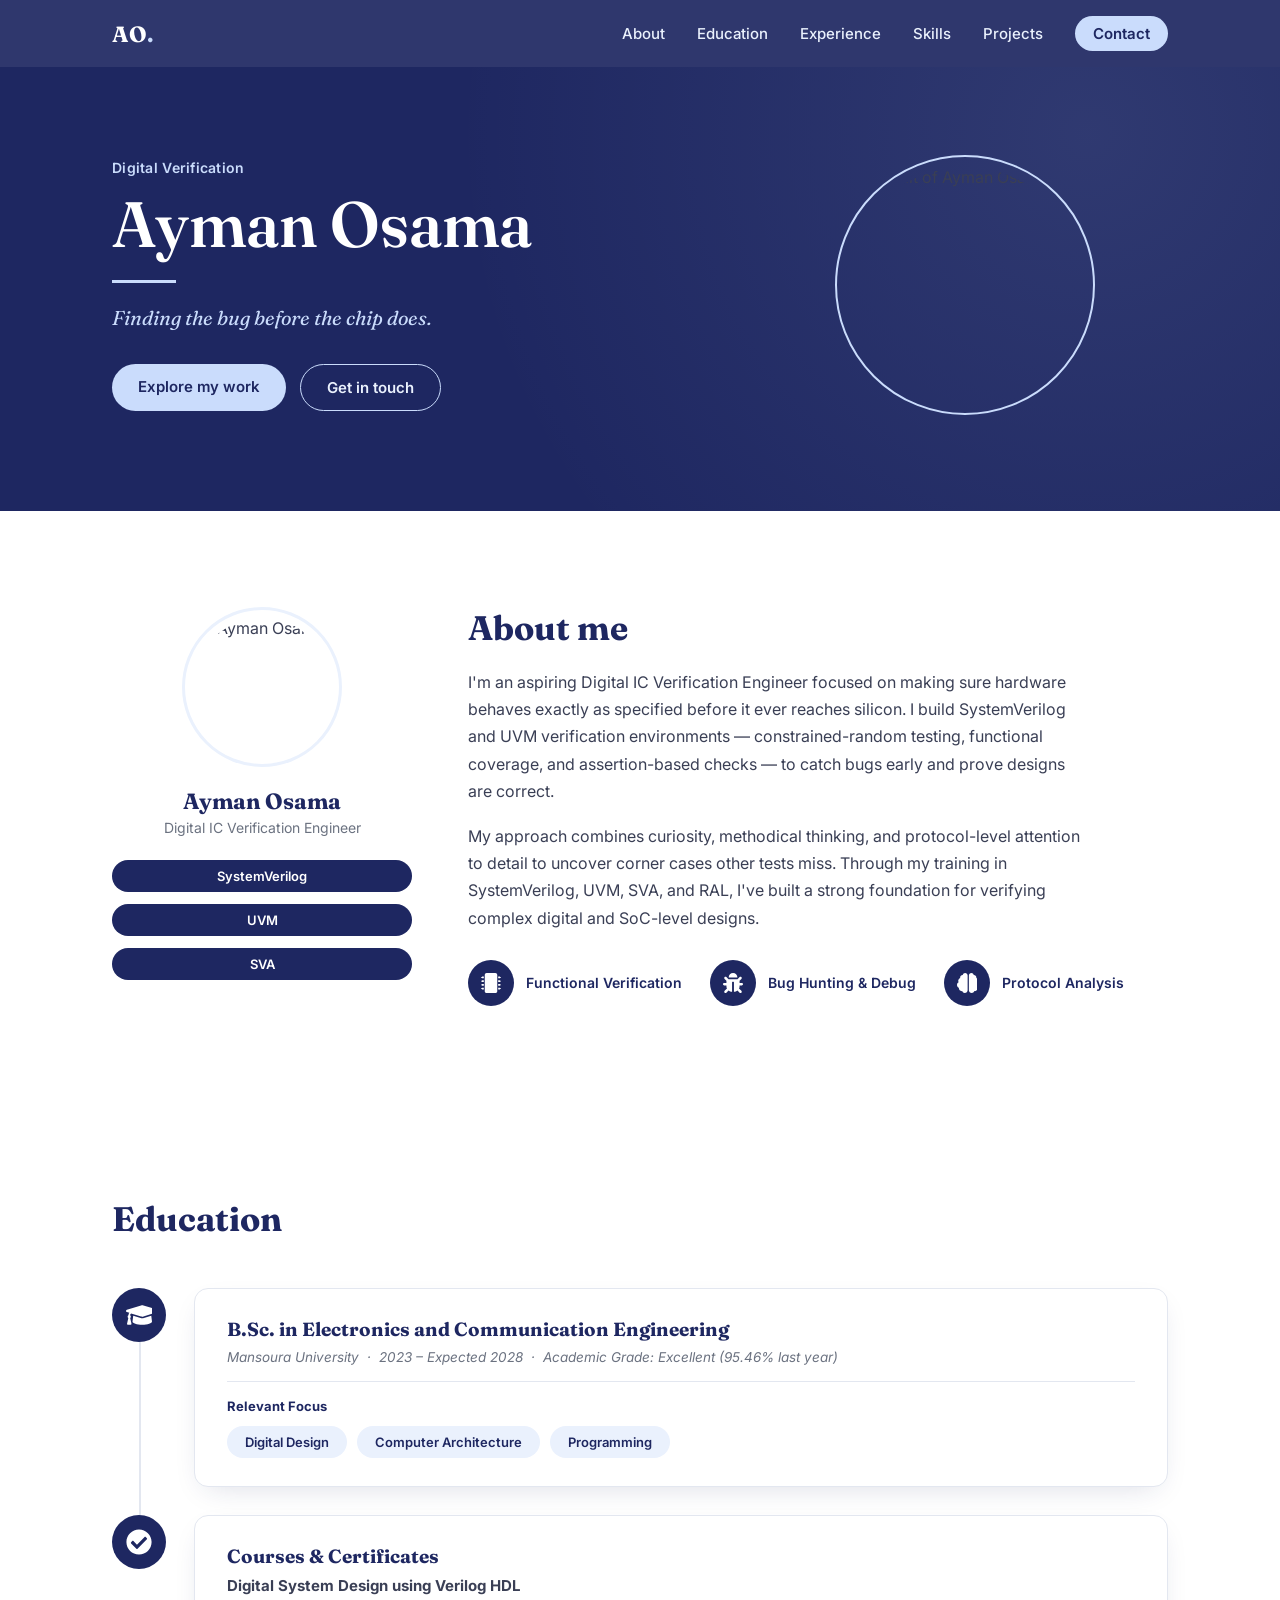
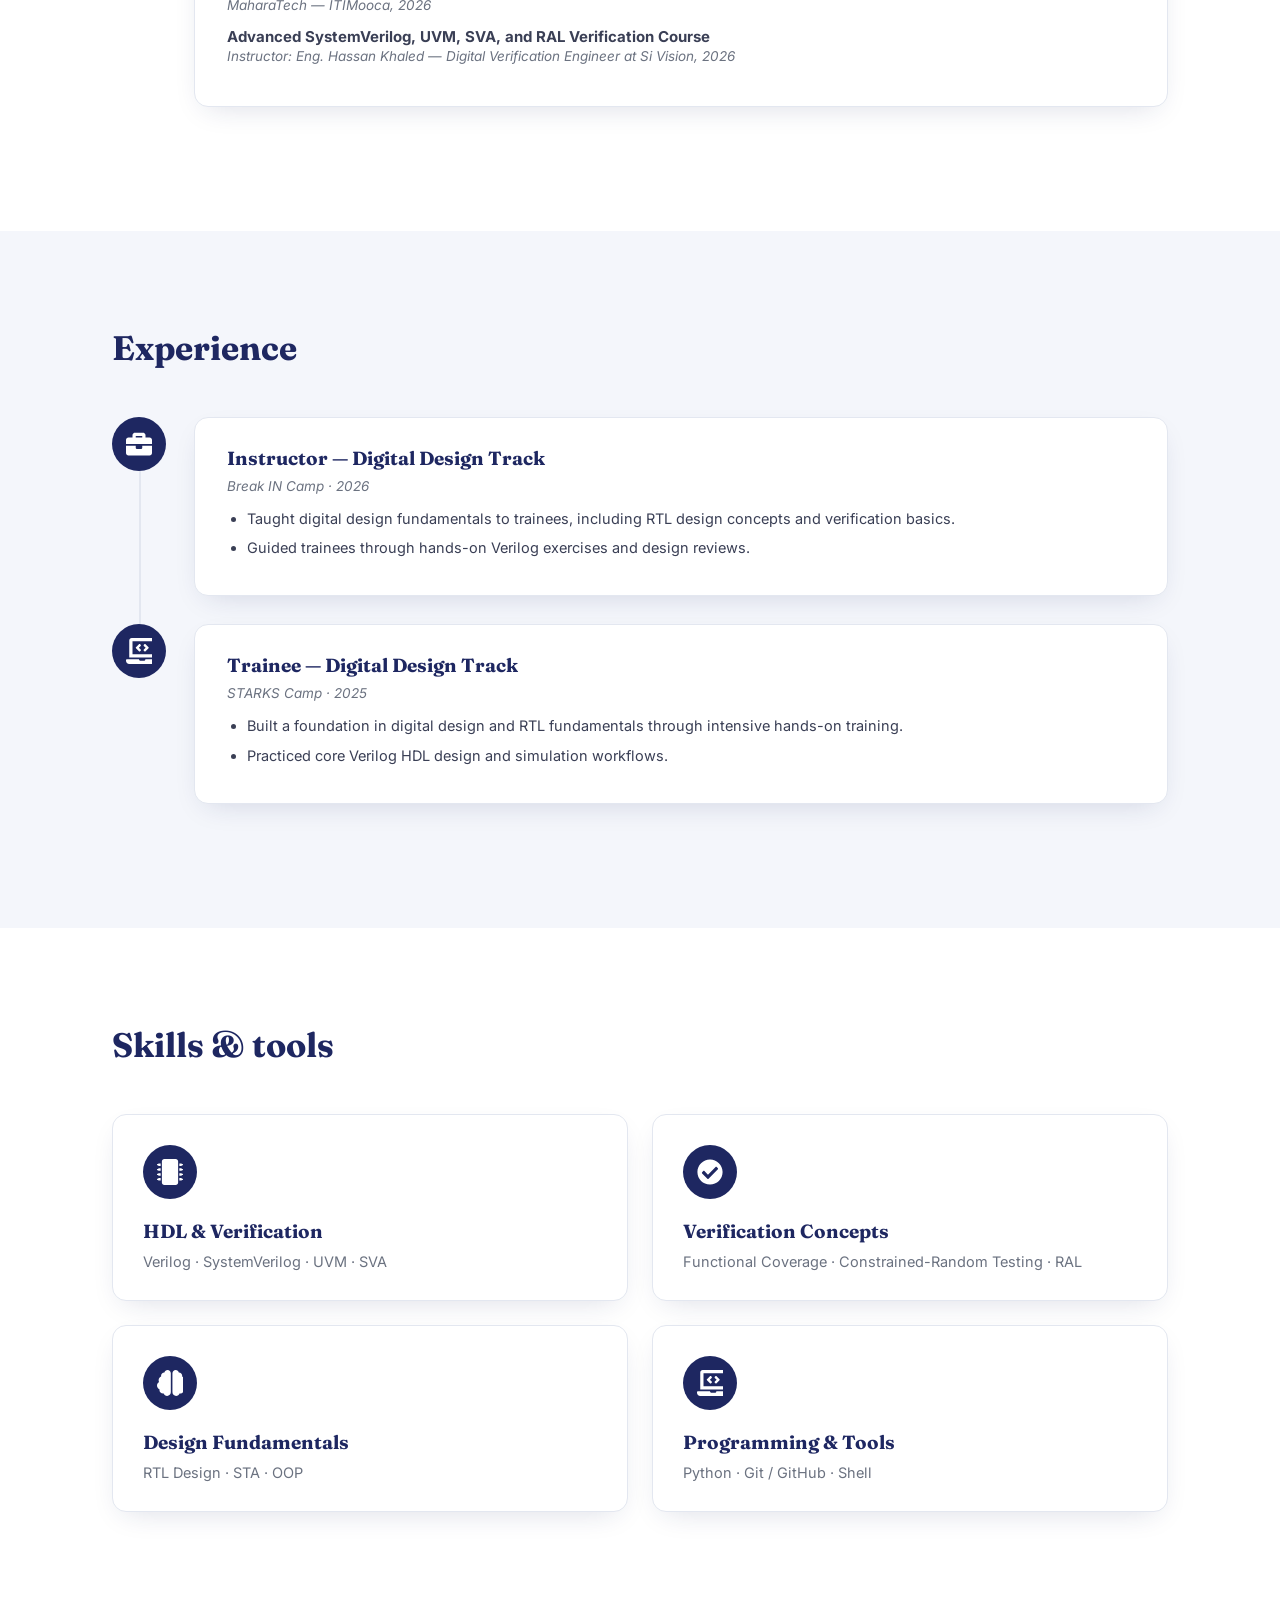
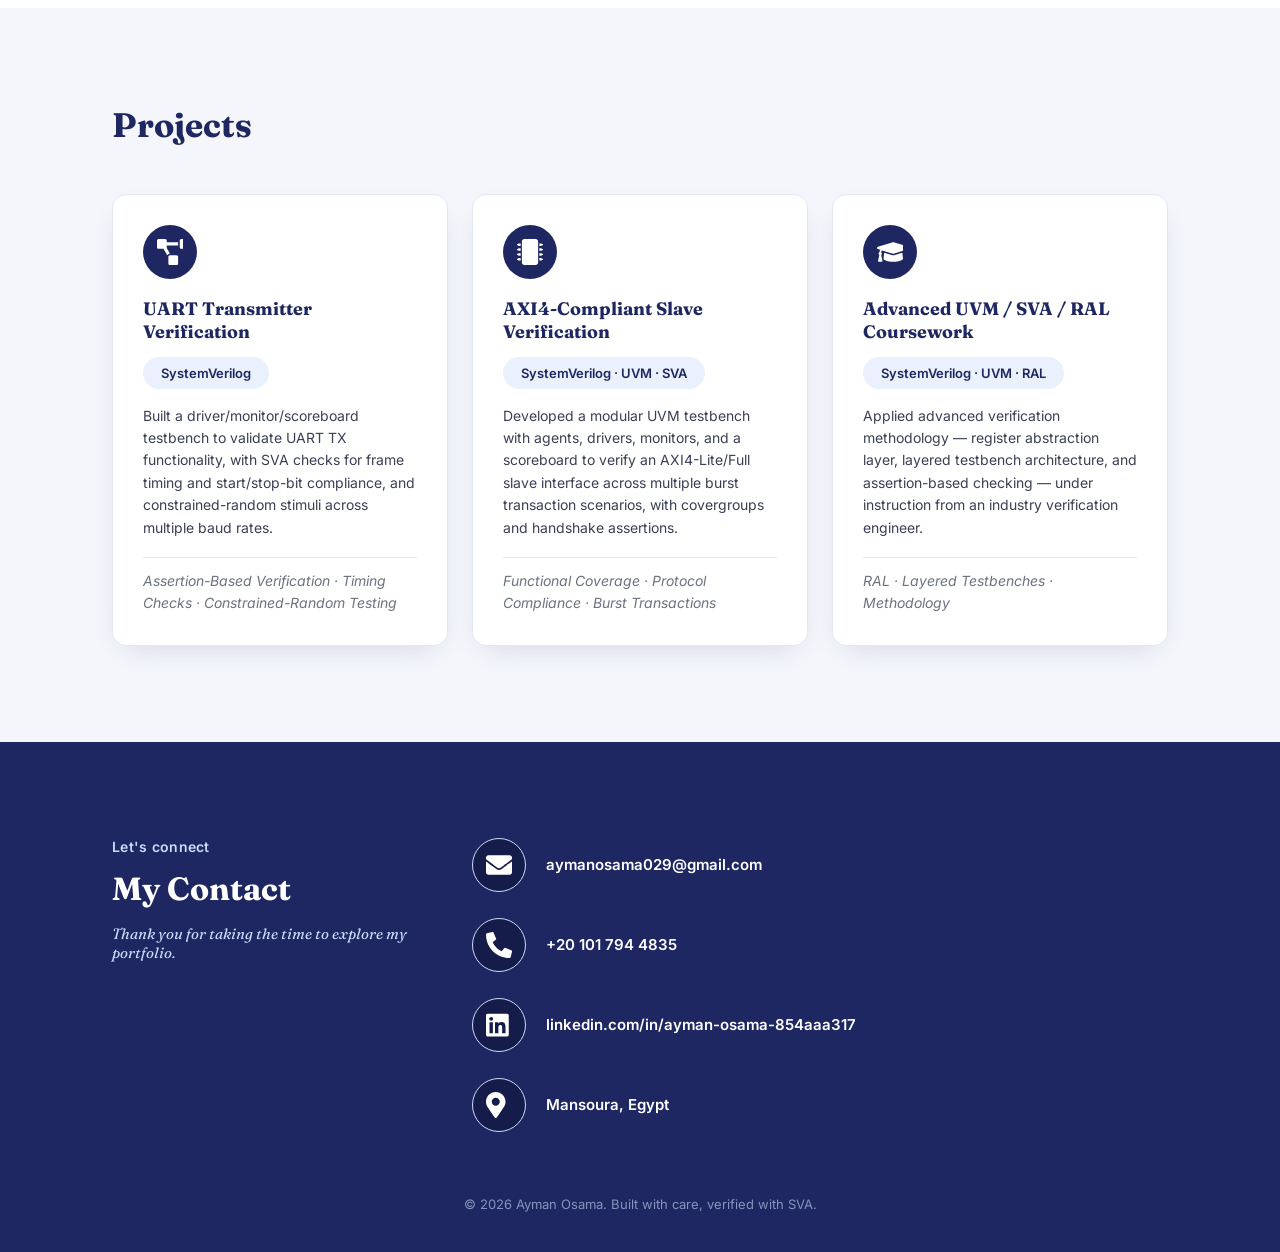
==== commit 9424db9a: "Add files via upload" ====
--- a/index.html
+++ b/index.html
@@ -239,9 +239,9 @@
       <p class="contact-note">Thank you for taking the time to explore my portfolio.</p>
     </div>
     <div class="contact-list">
-      <a class="contact-row" href="mailto:ayman.osama181222@gmail.com">
+      <a class="contact-row" href="mailto:aymanosama029@gmail.com">
         <span class="icon-circle ring"><svg viewBox="0 0 512 512" aria-hidden="true"><path d="M502.3 190.8c3.9-3.1 9.7-.2 9.7 4.7V400c0 26.5-21.5 48-48 48H48c-26.5 0-48-21.5-48-48V195.6c0-5 5.7-7.8 9.7-4.7 22.4 17.4 52.1 39.5 154.1 113.6 21.1 15.4 56.7 47.8 92.2 47.6 35.7.3 72-32.8 92.3-47.6 102-74.1 131.6-96.3 154-113.7zM256 320c23.2.4 56.6-29.2 73.4-41.4 132.7-96.3 142.8-104.7 173.4-128.7 5.8-4.5 9.2-11.5 9.2-18.9v-19c0-26.5-21.5-48-48-48H48C21.5 64 0 85.5 0 112v19c0 7.4 3.4 14.3 9.2 18.9 30.6 23.9 40.7 32.4 173.4 128.7 16.8 12.2 50.2 41.8 73.4 41.4z"></path></svg></span>
-        <span>ayman.osama181222@gmail.com</span>
+        <span>aymanosama029@gmail.com</span>
       </a>
       <a class="contact-row" href="tel:+201017944835">
         <span class="icon-circle ring"><svg viewBox="0 0 512 512" aria-hidden="true"><path d="M497.39 361.8l-112-48a24 24 0 0 0-28 6.9l-49.6 60.6A370.66 370.66 0 0 1 130.6 204.11l60.6-49.6a23.94 23.94 0 0 0 6.9-28l-48-112A24.16 24.16 0 0 0 122.6.61l-104 24A24 24 0 0 0 0 48c0 256.5 207.9 464 464 464a24 24 0 0 0 23.4-18.6l24-104a24.29 24.29 0 0 0-14.01-27.6z"></path></svg></span>
